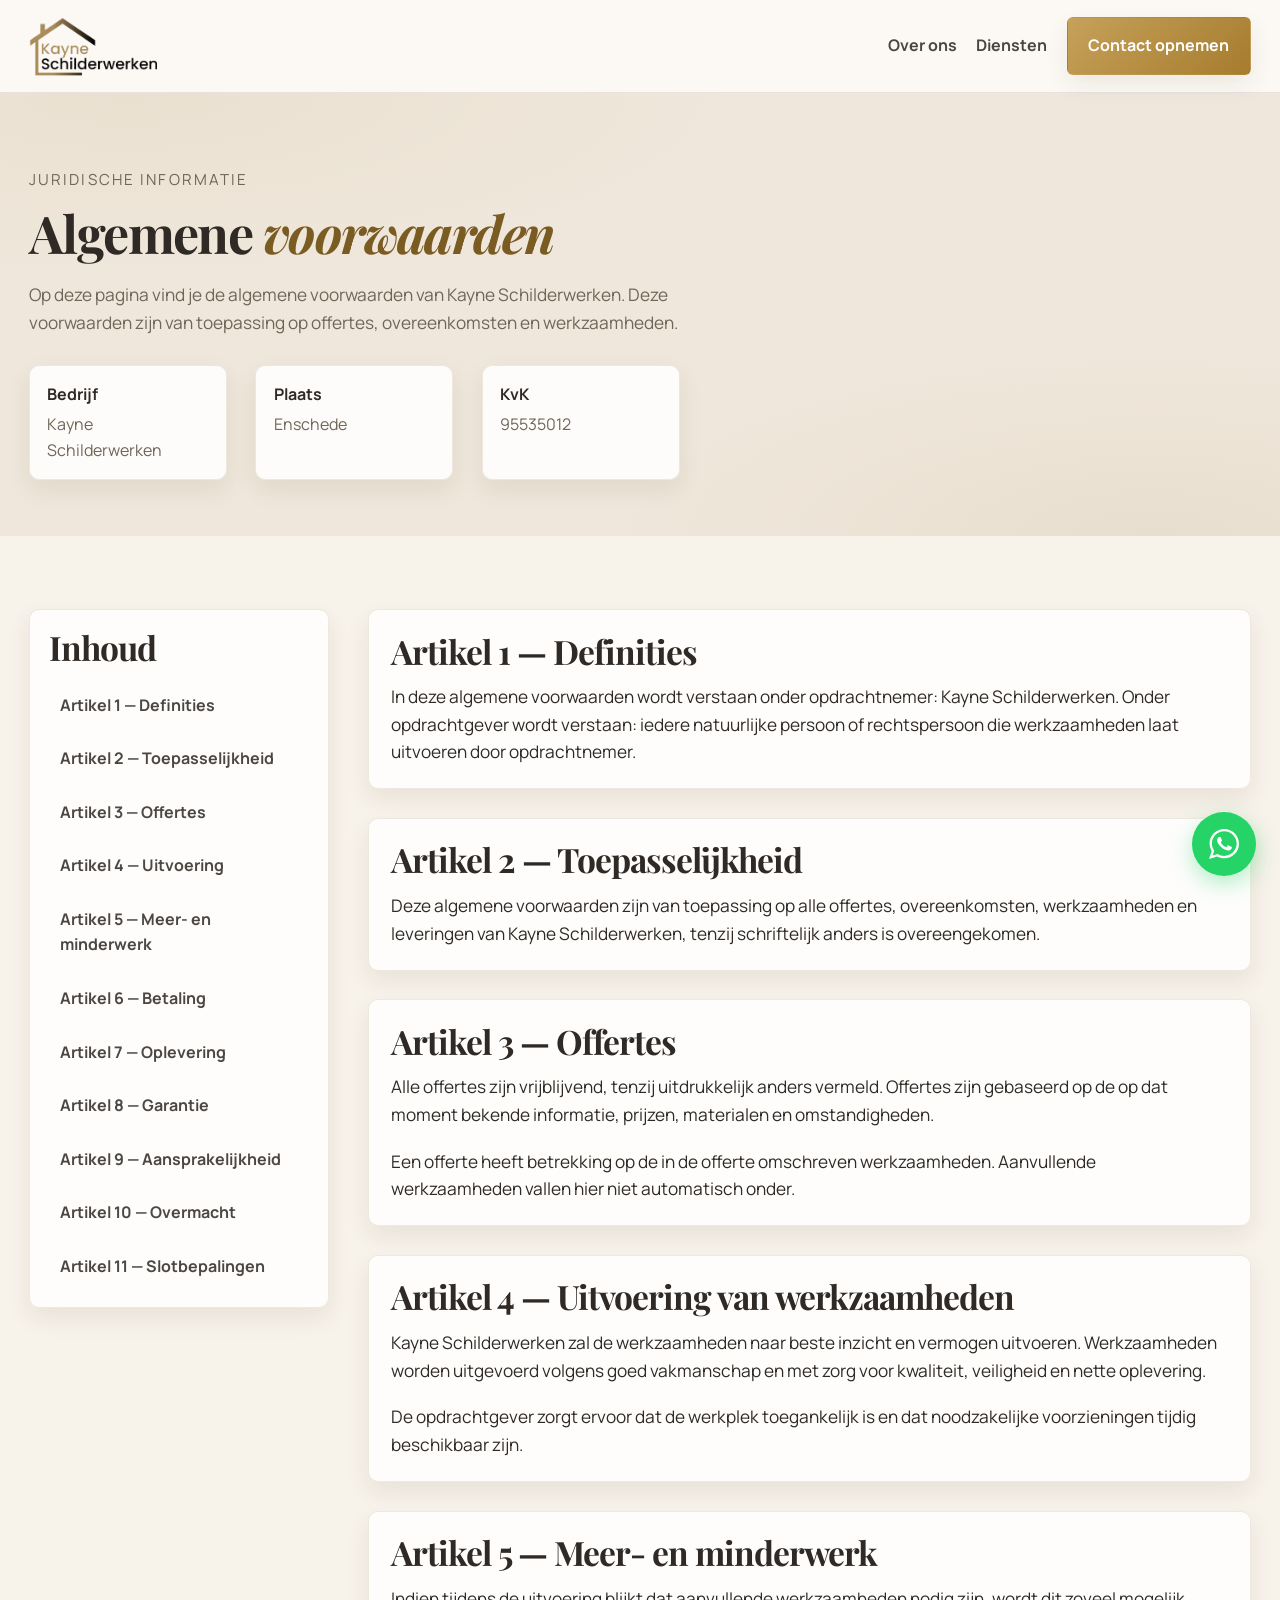
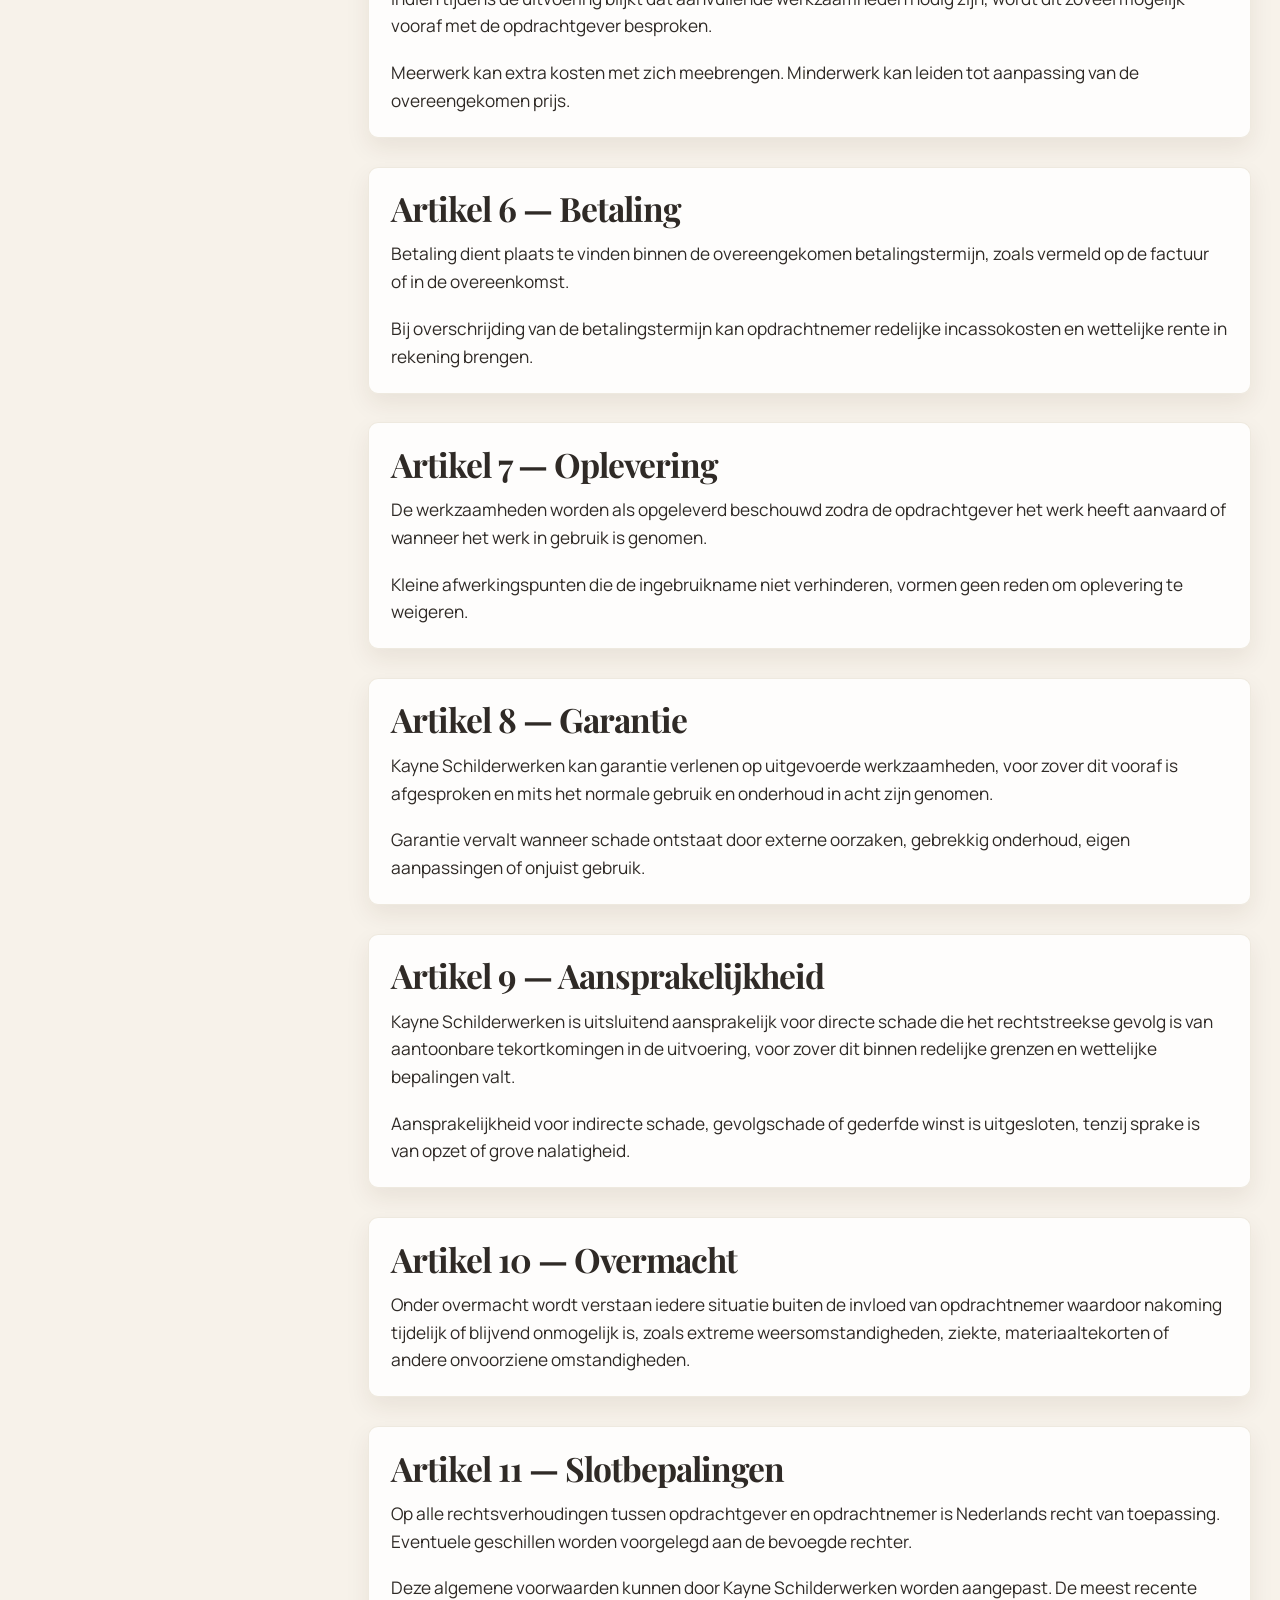
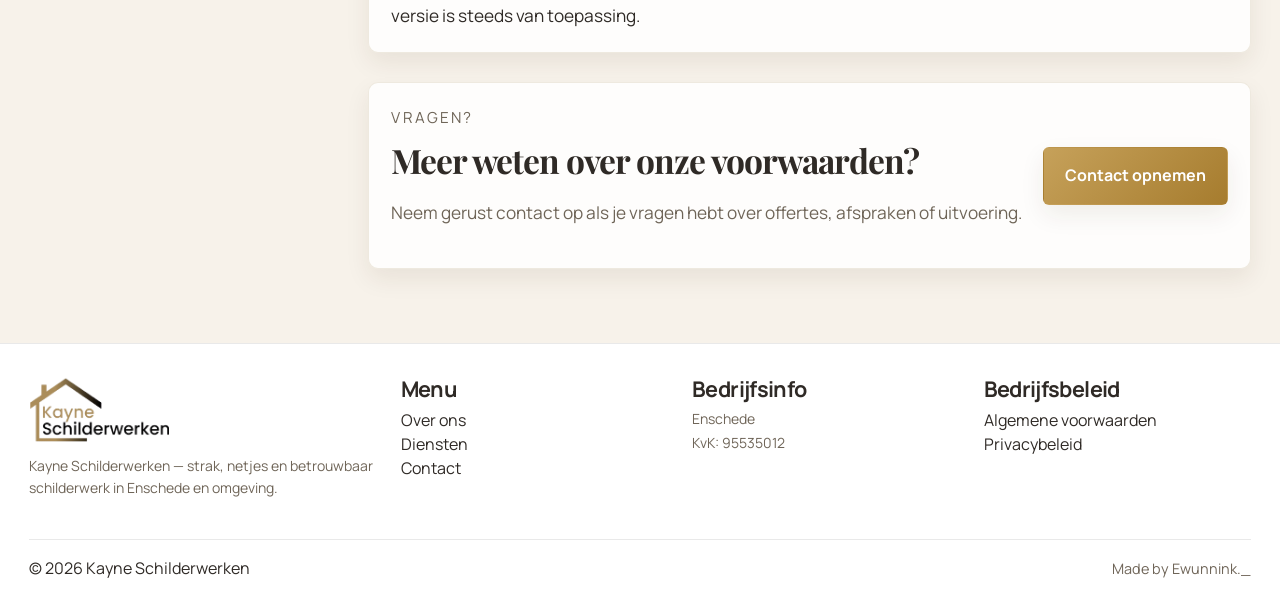
==== algemene-voorwaarden.html @ dc3d619f "Add files via upload" ====
<!doctype html>
<html lang="nl">
<head>
  <meta charset="utf-8" />
  <meta name="viewport" content="width=device-width, initial-scale=1" />
  <title>Algemene voorwaarden • Kayne Schilderwerken</title>
  <meta name="description" content="Lees de algemene voorwaarden van Kayne Schilderwerken." />
  <link rel="canonical" href="https://jouwdomein.nl/algemene-voorwaarden." />

  <link rel="preconnect" href="https://fonts.googleapis.com">
  <link rel="preconnect" href="https://fonts.gstatic.com" crossorigin>
  <link href="https://fonts.googleapis.com/css2?family=Manrope:wght@400;500;600;700;800&family=Playfair+Display:wght@600;700&display=swap" rel="stylesheet">

  <link rel="stylesheet" href="styles.css" />
  <link rel="stylesheet" href="algemene-voorwaarden.css" />
</head>
<body>
  <a class="skip-link" href="#main">Direct naar inhoud</a>

  <header class="site-header" data-elevate>
    <div class="container header-inner">
      <a class="brand" href="index.html" aria-label="Kayne Schilderwerken home">
        <img class="brand-logo" src="Logo Kayne Schilderwerken.png" alt="Kayne Schilderwerken logo">
      </a>

      <nav class="nav" aria-label="Hoofdnavigatie">
        <button class="nav-toggle" type="button" aria-expanded="false" aria-controls="navMenu">
          <span class="nav-toggle-lines" aria-hidden="true"></span>
          <span class="sr-only">Menu</span>
        </button>

        <div id="navMenu" class="nav-menu">
          <a href="/over-ons">Over ons</a>
          <a href="/diensten">Diensten</a>
          <a href="/contact-opnemen" class="btn btn-primary">Contact opnemen</a>
        </div>
      </nav>
    </div>
  </header>

  <main id="main">
    <section class="voorwaarden-hero section-soft">
      <div class="container voorwaarden-hero-grid">
        <div class="voorwaarden-copy reveal">
          <p class="section-kicker">Juridische informatie</p>
          <h1>Algemene <span class="accent"><em>voorwaarden</em></span></h1>
          <p class="section-lead">
            Op deze pagina vind je de algemene voorwaarden van Kayne Schilderwerken.
            Deze voorwaarden zijn van toepassing op offertes, overeenkomsten en werkzaamheden.
          </p>

          <div class="voorwaarden-meta">
            <div class="voorwaarden-meta-card">
              <strong>Bedrijf</strong>
              <span>Kayne Schilderwerken</span>
            </div>
            <div class="voorwaarden-meta-card">
              <strong>Plaats</strong>
              <span>Enschede</span>
            </div>
            <div class="voorwaarden-meta-card">
              <strong>KvK</strong>
              <span>95535012</span>
            </div>
          </div>
        </div>
      </div>
    </section>

    <section class="section">
      <div class="container voorwaarden-layout">
        <aside class="voorwaarden-nav reveal">
          <div class="voorwaarden-nav-card">
            <h2>Inhoud</h2>
            <a href="#artikel-1">Artikel 1 — Definities</a>
            <a href="#artikel-2">Artikel 2 — Toepasselijkheid</a>
            <a href="#artikel-3">Artikel 3 — Offertes</a>
            <a href="#artikel-4">Artikel 4 — Uitvoering</a>
            <a href="#artikel-5">Artikel 5 — Meer- en minderwerk</a>
            <a href="#artikel-6">Artikel 6 — Betaling</a>
            <a href="#artikel-7">Artikel 7 — Oplevering</a>
            <a href="#artikel-8">Artikel 8 — Garantie</a>
            <a href="#artikel-9">Artikel 9 — Aansprakelijkheid</a>
            <a href="#artikel-10">Artikel 10 — Overmacht</a>
            <a href="#artikel-11">Artikel 11 — Slotbepalingen</a>
          </div>
        </aside>

        <div class="voorwaarden-content">
          <article id="artikel-1" class="voorwaarden-card reveal">
            <h2>Artikel 1 — Definities</h2>
            <p>
              In deze algemene voorwaarden wordt verstaan onder opdrachtnemer:
              Kayne Schilderwerken. Onder opdrachtgever wordt verstaan: iedere natuurlijke
              persoon of rechtspersoon die werkzaamheden laat uitvoeren door opdrachtnemer.
            </p>
          </article>

          <article id="artikel-2" class="voorwaarden-card reveal">
            <h2>Artikel 2 — Toepasselijkheid</h2>
            <p>
              Deze algemene voorwaarden zijn van toepassing op alle offertes,
              overeenkomsten, werkzaamheden en leveringen van Kayne Schilderwerken,
              tenzij schriftelijk anders is overeengekomen.
            </p>
          </article>

          <article id="artikel-3" class="voorwaarden-card reveal">
            <h2>Artikel 3 — Offertes</h2>
            <p>
              Alle offertes zijn vrijblijvend, tenzij uitdrukkelijk anders vermeld.
              Offertes zijn gebaseerd op de op dat moment bekende informatie,
              prijzen, materialen en omstandigheden.
            </p>
            <p>
              Een offerte heeft betrekking op de in de offerte omschreven werkzaamheden.
              Aanvullende werkzaamheden vallen hier niet automatisch onder.
            </p>
          </article>

          <article id="artikel-4" class="voorwaarden-card reveal">
            <h2>Artikel 4 — Uitvoering van werkzaamheden</h2>
            <p>
              Kayne Schilderwerken zal de werkzaamheden naar beste inzicht en vermogen
              uitvoeren. Werkzaamheden worden uitgevoerd volgens goed vakmanschap en met
              zorg voor kwaliteit, veiligheid en nette oplevering.
            </p>
            <p>
              De opdrachtgever zorgt ervoor dat de werkplek toegankelijk is en dat
              noodzakelijke voorzieningen tijdig beschikbaar zijn.
            </p>
          </article>

          <article id="artikel-5" class="voorwaarden-card reveal">
            <h2>Artikel 5 — Meer- en minderwerk</h2>
            <p>
              Indien tijdens de uitvoering blijkt dat aanvullende werkzaamheden nodig zijn,
              wordt dit zoveel mogelijk vooraf met de opdrachtgever besproken.
            </p>
            <p>
              Meerwerk kan extra kosten met zich meebrengen. Minderwerk kan leiden tot
              aanpassing van de overeengekomen prijs.
            </p>
          </article>

          <article id="artikel-6" class="voorwaarden-card reveal">
            <h2>Artikel 6 — Betaling</h2>
            <p>
              Betaling dient plaats te vinden binnen de overeengekomen betalingstermijn,
              zoals vermeld op de factuur of in de overeenkomst.
            </p>
            <p>
              Bij overschrijding van de betalingstermijn kan opdrachtnemer redelijke
              incassokosten en wettelijke rente in rekening brengen.
            </p>
          </article>

          <article id="artikel-7" class="voorwaarden-card reveal">
            <h2>Artikel 7 — Oplevering</h2>
            <p>
              De werkzaamheden worden als opgeleverd beschouwd zodra de opdrachtgever
              het werk heeft aanvaard of wanneer het werk in gebruik is genomen.
            </p>
            <p>
              Kleine afwerkingspunten die de ingebruikname niet verhinderen, vormen
              geen reden om oplevering te weigeren.
            </p>
          </article>

          <article id="artikel-8" class="voorwaarden-card reveal">
            <h2>Artikel 8 — Garantie</h2>
            <p>
              Kayne Schilderwerken kan garantie verlenen op uitgevoerde werkzaamheden,
              voor zover dit vooraf is afgesproken en mits het normale gebruik en
              onderhoud in acht zijn genomen.
            </p>
            <p>
              Garantie vervalt wanneer schade ontstaat door externe oorzaken,
              gebrekkig onderhoud, eigen aanpassingen of onjuist gebruik.
            </p>
          </article>

          <article id="artikel-9" class="voorwaarden-card reveal">
            <h2>Artikel 9 — Aansprakelijkheid</h2>
            <p>
              Kayne Schilderwerken is uitsluitend aansprakelijk voor directe schade
              die het rechtstreekse gevolg is van aantoonbare tekortkomingen in de uitvoering,
              voor zover dit binnen redelijke grenzen en wettelijke bepalingen valt.
            </p>
            <p>
              Aansprakelijkheid voor indirecte schade, gevolgschade of gederfde winst
              is uitgesloten, tenzij sprake is van opzet of grove nalatigheid.
            </p>
          </article>

          <article id="artikel-10" class="voorwaarden-card reveal">
            <h2>Artikel 10 — Overmacht</h2>
            <p>
              Onder overmacht wordt verstaan iedere situatie buiten de invloed van
              opdrachtnemer waardoor nakoming tijdelijk of blijvend onmogelijk is,
              zoals extreme weersomstandigheden, ziekte, materiaaltekorten of andere
              onvoorziene omstandigheden.
            </p>
          </article>

          <article id="artikel-11" class="voorwaarden-card reveal">
            <h2>Artikel 11 — Slotbepalingen</h2>
            <p>
              Op alle rechtsverhoudingen tussen opdrachtgever en opdrachtnemer is
              Nederlands recht van toepassing. Eventuele geschillen worden voorgelegd
              aan de bevoegde rechter.
            </p>
            <p>
              Deze algemene voorwaarden kunnen door Kayne Schilderwerken worden aangepast.
              De meest recente versie is steeds van toepassing.
            </p>
          </article>

          <div class="voorwaarden-cta reveal">
            <div>
              <p class="section-kicker">Vragen?</p>
              <h2>Meer weten over onze voorwaarden?</h2>
              <p class="section-lead">
                Neem gerust contact op als je vragen hebt over offertes, afspraken of uitvoering.
              </p>
            </div>
            <a class="btn btn-primary" href="contact-opnemen.html">Contact opnemen</a>
          </div>
        </div>
      </div>
    </section>
  </main>

<footer class="footer">
  <div class="container footer-grid">
    <div>
      <img class="brand-logo footer-logo" src="Logo Kayne Schilderwerken.png" alt="Kayne Schilderwerken logo">
      <p class="muted">Kayne Schilderwerken — strak, netjes en betrouwbaar schilderwerk in Enschede en omgeving.</p>
    </div>

    <div class="footer-col">
      <h3>Menu</h3>
      <a href="/over-ons.html">Over ons</a>
      <a href="/diensten.html">Diensten</a>
      <a href="/contact-opnemen.html">Contact</a>
    </div>

    <div class="footer-col">
      <h3>Bedrijfsinfo</h3>
      <p class="muted">Enschede</p>
      <p class="muted">KvK: 95535012</p>
    </div>

    <div class="footer-col">
      <h3>Bedrijfsbeleid</h3>
      <a href="/algemene-voorwaarden">Algemene voorwaarden</a>
      <a href="/privacybeleid">Privacybeleid</a>
    </div>
  </div>

  <div class="container footer-bottom">
  <span>© <span id="year"></span> Kayne Schilderwerken</span>

  <a 
    href="https://www.instagram.com/ewunnink._/" 
    target="_blank" 
    rel="noopener noreferrer"
    class="made-by"
  >
    Made by Ewunnink._
  </a>
</div>
</footer>

  <div class="whatsapp-wrapper">
    <button
      id="kayne-whatsapp-button"
      class="whatsapp-button"
      aria-label="Open WhatsApp chat"
      type="button"
    >
      <svg xmlns="http://www.w3.org/2000/svg" width="33" height="33" viewBox="0 0 24 24" fill="white" aria-hidden="true">
        <path d="M24 11.7c0 6.45-5.27 11.68-11.78 11.68-2.07 0-4-.53-5.7-1.45L0 24l2.13-6.27a11.57 11.57 0 0 1-1.7-6.04C.44 5.23 5.72 0 12.23 0 18.72 0 24 5.23 24 11.7M12.22 1.85c-5.46 0-9.9 4.41-9.9 9.83 0 2.15.7 4.14 1.88 5.76L2.96 21.1l3.8-1.2a9.9 9.9 0 0 0 5.46 1.62c5.46 0 9.9-4.4 9.9-9.83a9.88 9.88 0 0 0-9.9-9.83m5.95 12.52c-.08-.12-.27-.19-.56-.33-.28-.14-1.7-.84-1.97-.93-.26-.1-.46-.15-.65.14-.2.29-.75.93-.91 1.12-.17.2-.34.22-.63.08-.29-.15-1.22-.45-2.32-1.43a8.64 8.64 0 0 1-1.6-1.98c-.18-.29-.03-.44.12-.58.13-.13.29-.34.43-.5.15-.17.2-.3.29-.48.1-.2.05-.36-.02-.5-.08-.15-.65-1.56-.9-2.13-.24-.58-.48-.48-.64-.48-.17 0-.37-.03-.56-.03-.2 0-.5.08-.77.36-.26.29-1 .98-1 2.4 0 1.4 1.03 2.76 1.17 2.96.14.19 2 3.17 4.93 4.32 2.94 1.15 2.94.77 3.47.72.53-.05 1.7-.7 1.95-1.36.24-.67.24-1.25.17-1.37"></path>
      </svg>
    </button>

    <div
      id="kayne-whatsapp-chat"
      class="whatsapp-chat"
      role="dialog"
      aria-modal="true"
      aria-labelledby="kayne-whatsapp-title"
    >
      <div class="whatsapp-chat-header">
        <div class="whatsapp-chat-header-text">
          <h3 id="kayne-whatsapp-title">Kayne Schilderwerken</h3>
          <p>De snelste manier om contact <br>met ons op te nemen</p>
        </div>

        <button
          id="kayne-chat-close"
          class="whatsapp-chat-close"
          type="button"
          aria-label="Sluiten"
        >
          ✕
        </button>
      </div>

      <div class="whatsapp-chat-body">
        <p>Hey 👋 Waar kunnen we je mee helpen?</p>
      </div>

      <div class="whatsapp-chat-footer">
        <input
          id="kayne-chat-input"
          type="text"
          placeholder="Typ een bericht..."
          aria-label="Typ een WhatsApp bericht"
        >

        <button
          id="kayne-chat-send"
          class="whatsapp-send-button"
          type="button"
          aria-label="Versturen"
        >
          ➤
        </button>
      </div>
    </div>
  </div>

  <script src="algemene-voorwaarden.js"></script>
</body>
</html>
---- styles.css ----
:root{
  --bg: #f7f2ea;
  --surface: #ffffff;
  --surface-soft: #efe7db;
  --text: #2f2a26;
  --muted: #6f6558;
  --line: rgba(47, 42, 38, 0.10);

  --brand: #a67c2e;
  --brand-dark: #7a5b22;
  --brand-light: #c6a15a;
  --brand-soft: rgba(166, 124, 46, 0.12);

  --accent: #3a322b;
  --radius: 8px;
  --shadow: 0 16px 40px rgba(58, 40, 18, 0.10);
  --shadow-soft: 0 10px 24px rgba(58, 40, 18, 0.08);
  --container: 1240px;

  --font-sans: "Manrope", system-ui, sans-serif;
  --font-serif: "Playfair Display", Georgia, serif;

  --step--1: clamp(.88rem, .84rem + .18vw, .95rem);
  --step-0: clamp(1rem, .96rem + .25vw, 1.08rem);
  --step-1: clamp(1.18rem, 1.06rem + .5vw, 1.35rem);
  --step-2: clamp(1.55rem, 1.3rem + 1vw, 2.15rem);
  --step-3: clamp(2rem, 1.65rem + 2vw, 3.45rem);

  --space-1: clamp(.6rem, .5rem + .3vw, .8rem);
  --space-2: clamp(.9rem, .75rem + .6vw, 1.2rem);
  --space-3: clamp(1.2rem, 1rem + 1vw, 1.8rem);
  --space-4: clamp(1.6rem, 1.25rem + 1.5vw, 2.5rem);
  --space-5: clamp(2.2rem, 1.7rem + 2.2vw, 3.5rem);
  --space-6: clamp(3rem, 2.2rem + 3vw, 5rem);
}

*{ box-sizing:border-box; }
html{ scroll-behavior:smooth; }
body{
  margin:0;
  font-family:var(--font-sans);
  background:var(--bg);
  color:var(--text);
  line-height:1.6;
}
img{ max-width:100%; display:block; }
a{ color:inherit; text-decoration:none; }
p{ margin:0 0 var(--space-2); font-size:var(--step-0); }
h1,h2,h3{
  margin:0 0 var(--space-2);
  line-height:1.12;
  letter-spacing:-0.03em;
}
h1,h2{ font-family:var(--font-serif); }
h1{ font-size:var(--step-3); }
h2{ font-size:var(--step-2); }
h3{ font-size:var(--step-1); }

.container{
  width:min(var(--container), 100% - 2 * var(--space-3));
  margin-inline:auto;
}

.skip-link{
  position:absolute;
  left:-9999px;
  top:.8rem;
  background:var(--text);
  color:#fff;
  padding:.75rem 1rem;
  border-radius:4px;
  z-index:999;
}
.skip-link:focus{ left:.8rem; }

.site-header{
  position:sticky;
  top:0;
  z-index:50;
  backdrop-filter:blur(12px);
  background:rgba(252, 250, 246, 0.9);
  border-bottom:1px solid var(--line);
}
.site-header.is-elevated{
  box-shadow:0 8px 24px rgba(0,0,0,.06);
}
.header-inner{
  display:flex;
  align-items:center;
  justify-content:space-between;
  gap:1rem;
  padding:1rem 0;
}

.brand-logo{
  width:clamp(100px, 10vw, 150px);
  height:auto;
  object-fit:contain;
}

.nav{ position:relative; }
.nav-menu{
  display:flex;
  align-items:center;
  gap:1.2rem;
}
.nav-menu a{
  font-weight:700;
  color:rgba(47,41,36,.86);
}
.nav-menu a:hover{ color:var(--brand-dark); }

.nav-toggle{
  display:none;
  width:46px;
  height:46px;
  border-radius:6px;
  border:1px solid var(--line);
  background:#fff;
  align-items:center;
  justify-content:center;
  cursor:pointer;
}
.nav-toggle-lines,
.nav-toggle-lines::before,
.nav-toggle-lines::after{
  content:"";
  display:block;
  width:18px;
  height:2px;
  background:var(--text);
  border-radius:2px;
  position:relative;
}
.nav-toggle-lines::before{ position:absolute; top:-6px; left:0; }
.nav-toggle-lines::after{ position:absolute; top:6px; left:0; }

.sr-only{
  position:absolute !important;
  width:1px;
  height:1px;
  padding:0;
  margin:-1px;
  overflow:hidden;
  clip:rect(0,0,0,0);
  white-space:nowrap;
  border:0;
}

.btn{
  display:inline-flex;
  align-items:center;
  justify-content:center;
  border-radius:6px;
  padding:.95rem 1.3rem;
  font-weight:700;
  font-family:var(--font-sans);
  border:1px solid transparent;
  transition:transform .2s ease, filter .2s ease, background .2s ease;
}
.btn:hover{ transform:translateY(-1px); }

.btn-primary{
  background:linear-gradient(135deg, var(--brand-light), var(--brand));
  color:#fff;
  box-shadow:var(--shadow-soft);
}
.btn-primary:hover{
  filter:brightness(.97);
}

.site-header .btn-primary{ color:#fff !important; }

.btn-ghost{
  background:rgba(255,255,255,.7);
  color:var(--text);
  border-color:rgba(47,41,36,.14);
}
.btn-light{
  background:#fff;
  color:var(--brand-dark);
}
.btn-block{ width:100%; }

.hero{
  position:relative;
  overflow:hidden;
  padding:var(--space-6) 0 var(--space-5);
}
.hero-bg{
  position:absolute;
  inset:0;
  background:
    radial-gradient(900px 450px at 85% 5%, rgba(199,175,133,.18), transparent 60%),
    radial-gradient(800px 420px at 0% 30%, rgba(155,122,69,.10), transparent 55%),
    linear-gradient(180deg, rgba(255,255,255,.4), rgba(255,255,255,0));
  pointer-events:none;
}
.hero-grid{
  position:relative;
  z-index:1;
  display:grid;
  grid-template-columns:1.15fr .85fr;
  gap:var(--space-4);
  align-items:center;
}
.kicker,
.section-kicker{
  display:inline-flex;
  align-items:center;
  gap:.6rem;
  font-size:var(--step--1);
  text-transform:uppercase;
  letter-spacing:.14em;
  color:var(--muted);
  margin-bottom:var(--space-1);
}
.kicker::before,
.section-kicker::before{
  content:"";
  width:10px;
  height:10px;
  border-radius:2px;
  background:var(--brand);
  box-shadow:0 0 0 6px rgba(155,122,69,.16);
  margin-right: 8px;
}

.section-kicker::before{
  display: none;
}

.kicker::before{
  display:none;
}

.section-kicker-light{ color:rgba(255,255,255,.8); }
.section-kicker-light::before{
  background:#fff;
  box-shadow:0 0 0 6px rgba(255,255,255,.12);
}

.lead,
.section-lead{
  color:var(--muted);
  max-width:62ch;
}
.section-lead-light{ color:rgba(255,255,255,.82); }

.accent{
  color:var(--brand-dark);
  position:relative;
}

.accent::after{
  display:none;
}

.hero-actions{
  display:flex;
  gap:.9rem;
  flex-wrap:wrap;
  margin-top:var(--space-3);
}
.hero-badges{
  display:flex;
  flex-wrap:wrap;
  gap:.7rem;
  margin-top:var(--space-3);
}
.hero-badges span{
  padding:.6rem .9rem;
  background:#fff;
  border:1px solid var(--line);
  border-radius:6px;
  font-weight:700;
  font-size:var(--step--1);
}

.hero-card{
  background: #ffffff;
  border:1px solid rgba(155,122,69,.16);
  box-shadow:var(--shadow);
  border-radius:10px;
  padding: 0.5rem;
}

.hero-logo{
  width:100%;
  height:280px;
  object-fit:cover;
  object-position:center;
  border-radius:6px;
}

.hero-card-title{
  font-size:1.1rem;
  font-weight:800;
  margin-bottom:.2rem;
}
.hero-card-text{
  color:var(--muted);
}
.hero-list{
  margin:1rem 0 0;
  padding:0;
  list-style:none;
  display:grid;
  gap:.6rem;
}
.hero-list li{
  display:flex;
  align-items:flex-start;
  gap:.65rem;
}
.hero-list li::before{
  content:"";
  width:10px;
  height:10px;
  margin-top:.45rem;
  border-radius:2px;
  background:var(--brand);
  flex:0 0 auto;
}

.usp-row{
  margin-top:var(--space-5);
  display:grid;
  grid-template-columns:repeat(3, 1fr);
  gap:var(--space-3);
}
.usp-card,
.service-card,
.feature-card,
.info-box,
.about-logo-card{
  background:var(--surface);
  border:1px solid var(--line);
  box-shadow:var(--shadow-soft);
  border-radius:8px;
}
.usp-card{
  padding:1.2rem;
}
.usp-card p{ color:var(--muted); margin:0; }
.usp-icon{
  width:50px;
  height:50px;
  display:grid;
  place-items:center;
  border-radius:6px;
  background:var(--brand-soft);
  color:var(--brand-dark);
  font-weight:800;
  margin-bottom:1rem;
}

.usp-icon svg{
  width:22px;
  height:22px;
}

.section{ padding:var(--space-6) 0; }
.section-soft{
  background:
    radial-gradient(1000px 300px at 10% 0%, rgba(199,175,133,.12), transparent 60%),
    radial-gradient(900px 300px at 90% 100%, rgba(155,122,69,.08), transparent 60%),
    var(--surface-soft);
}

.section-dark{
  background:linear-gradient(135deg, #372d22, #6f5431);
  color:#fff;
}

.about-grid{
  display:grid;
  grid-template-columns:.85fr 1.15fr;
  gap:var(--space-5);
  align-items:center;
}
.about-logo-card{
   padding: 0.5rem;
}
.about-logo-card img{
  width: 100%;
  height:320px;
  object-fit:cover;
  border-radius:8px;
}
.info-boxes{
  display:grid;
  grid-template-columns:repeat(3, 1fr);
  gap:1rem;
  margin:var(--space-3) 0;
}
.info-box{
  padding:1rem;
  display:flex;
  flex-direction:column;
  gap:.35rem;
}
.info-box strong{ font-size:.95rem; }
.info-box span{ color:var(--muted); }

.checklist{
  list-style:none;
  padding:0;
  margin:0;
  display:grid;
  gap:.7rem;
}
.checklist li{
  display:flex;
  gap:.75rem;
  color:rgba(47,41,36,.88);
}
.checklist li::before{
  content:"";
  width:10px;
  height:10px;
  border-radius: 50px;
  background:var(--brand);
  margin-top:.45rem;
  box-shadow:0 0 0 6px rgba(155,122,69,.12);
  flex:0 0 auto;
}

.section-head{
  margin-bottom:var(--space-4);
}

.cards-3{
  display:grid;
  grid-template-columns:repeat(3, 1fr);
  gap:var(--space-3);
}
.service-card{
  overflow:hidden;
}
.service-top{
  height:8px;
  background:linear-gradient(90deg, var(--brand-light), var(--brand));
}
.service-body{
  padding:1.2rem;
}
.service-body p{ color:var(--muted); }

.feature-grid{
  display:grid;
  grid-template-columns:repeat(4, 1fr);
  gap:var(--space-3);
}
.feature-card{
  padding:1.2rem;
}
.feature-card p{
  color:var(--muted);
  margin:0;
}

.cta-box{
  display:flex;
  align-items:center;
  justify-content:space-between;
  gap:1.2rem;
  padding:var(--space-4);
  border:1px solid rgba(255,255,255,.14);
  border-radius:10px;
  background:rgba(255,255,255,.04);
}

.contact-grid{
  display:grid;
  grid-template-columns:.9fr 1.1fr;
  gap:var(--space-4);
  align-items:start;
  padding-top: 50px;
  padding-bottom: 50px;
}
.contact-points{
  display:grid;
  gap:.8rem;
  margin-top:var(--space-3);
}
.contact-point{
  background:#fff;
  border:1px solid var(--line);
  border-radius:6px;
  padding:.9rem 1rem;
}

.form{
  font-family: var(--font-sans);
  background:#fff;
  border:1px solid var(--line);
  box-shadow:var(--shadow);
  border-radius:10px;
  padding:1.2rem;
  display:grid;
  grid-template-columns:1fr 1fr;
  gap:.9rem;
}
.field{
  display:flex;
  flex-direction:column;
  gap:.35rem;
}
.field--full{ grid-column:1 / -1; }

label{
  font-weight:800;
  font-size:var(--step--1);
}
input,
select,
textarea{
  font:inherit;
  padding:.9rem 1rem;
  border-radius:6px;
  border:1px solid rgba(47,41,36,.14);
  background:#fff;
  outline:none;
}
input:focus,
select:focus,
textarea:focus{
  border-color:var(--brand);
  box-shadow:0 0 0 4px rgba(155,122,69,.12);
}
textarea{
  resize:vertical;
  min-height:150px;
}

.footer{
  background:#fff;
  border-top:1px solid var(--line);
  padding:2rem 0 1rem;
}

.footer-grid{
  display:grid;
  grid-template-columns: repeat(4, 1fr);
  gap:1.5rem;
}

.footer-col h3{
  margin:0 0 .5rem;
  line-height:1.2;
}

.footer-col p{
  margin:.15rem 0;
  line-height:1.35;
}

.footer-col a{
  display:block;
  margin:.15rem 0;
  line-height:1.35;
}

.footer-logo{
  width:140px;
  margin-bottom:.8rem;
}

.footer .muted{
  margin:.35rem 0 0;
}

.footer-bottom{
  display:flex;
  justify-content:space-between;
  align-items:center;
  flex-wrap:wrap;
  gap:10px;
}

.made-by{
  font-size:0.9rem;
  color:var(--muted);
  text-decoration:none;
  transition:color 0.2s ease;
}

.made-by:hover{
  color:var(--brand);
}

.muted{
  color:var(--muted);
  font-size: 14px;
}

.footer-bottom{
  margin-top:var(--space-4);
  padding-top:1rem;
  border-top:1px solid var(--line);
}

.reveal{
  opacity:0;
  transform:translateY(12px);
  transition:opacity .6s ease, transform .6s ease;
}
.reveal.is-visible{
  opacity:1;
  transform:translateY(0);
}

@media (max-width: 980px){
  .hero-grid,
  .about-grid,
  .contact-grid,
  .cards-3,
  .usp-row,
  .feature-grid,
  .footer-grid,
  .info-boxes{
    grid-template-columns:1fr;
  }

  .form{
    grid-template-columns:1fr;
  }

  .cta-box{
    flex-direction:column;
    align-items:flex-start;
  }
}

@media (max-width: 760px){
  .nav-toggle{ 
    display:inline-flex; 
  }

  .nav{
    position: static;
  }

  .nav-menu{
    display:none;
    position:absolute;
    top:100%;
    left:0;
    right:0;
    width:100%;
    flex-direction:column;
    align-items:stretch;
    gap:.4rem;
    padding:1rem;
    background:rgba(255,255,255,.98);
    border-top:1px solid var(--line);
    border-bottom:1px solid var(--line);
    border-left:none;
    border-right:none;
    border-radius:0;
    box-shadow:0 12px 24px rgba(0,0,0,.08);
    z-index:100;
  }

  .nav-menu.is-open{ 
    display:flex; 
  }

  .nav-menu a{
    width:100%;
    padding:.9rem 0;
    border-radius: 2;
  }

  .nav-menu a:hover{
    background:var(--brand-soft);
  }

  .brand-logo{
    width: 120px;
    height: 67.5px;
  }
}

@media (prefers-reduced-motion: reduce){
  html{ scroll-behavior:auto; }
  .reveal{ transition:none; transform:none; opacity:1; }
  .btn{ transition:none; }
}

.services-slider-section{
  overflow:hidden;
  padding-top:var(--space-5);
  padding-bottom:var(--space-6);
}

.services-slider{
  position:relative;
  overflow:hidden;
  width:100%;
  mask-image: linear-gradient(to right, transparent 0%, black 8%, black 92%, transparent 100%);
  -webkit-mask-image: linear-gradient(to right, transparent 0%, black 8%, black 92%, transparent 100%);
}

.services-track{
  display:flex;
  gap:1.2rem;
  width:max-content;
  will-change:transform;
}

.service-slide{
  position:relative;
  flex:0 0 320px;
  height:220px;
  border-radius:14px;
  overflow:hidden;
  background:#ddd;
  box-shadow:var(--shadow-soft);
  border:1px solid var(--line);
}

.service-slide img{
  width:100%;
  height:100%;
  object-fit:cover;
  display:block;
}

.service-slide-overlay{
  position:absolute;
  left:0;
  right:0;
  bottom:0;
  padding:1rem;
  color:#fff;
  background:linear-gradient(180deg, rgba(0,0,0,0) 0%, rgba(0,0,0,.72) 100%);
}

.service-slide-overlay h3{
  margin:0 0 .25rem;
  font-size:1.1rem;
  line-height:1.2;
}

.service-slide-overlay p{
  margin:0;
  font-size:.95rem;
  color:rgba(255,255,255,.88);
}

@media (max-width: 760px){
  .service-slide{
    flex:0 0 260px;
    height:180px;
  }

  .services-slider{
    mask-image:none;
    -webkit-mask-image:none;
  }
}

.whatsapp-wrapper {
  position: fixed;
  right: 24px;
  bottom: 24px;
  z-index: 9999;
}

.whatsapp-button {
  width: 64px;
  height: 64px;
  border: none;
  border-radius: 50%;
  background: #25D366;
  cursor: pointer;
  display: flex;
  align-items: center;
  justify-content: center;
  padding: 0;
  box-shadow: 0 8px 22px rgba(37, 211, 102, 0.35);
  transition: transform 0.2s ease, box-shadow 0.2s ease;
}

.whatsapp-button:hover {
  transform: scale(1.05);
  box-shadow: 0 12px 28px rgba(37, 211, 102, 0.45);
}

.whatsapp-button svg {
  width: 30px;
  height: 30px;
  display: block;
}

.whatsapp-chat {
  display: none;
  flex-direction: column;
  position: absolute;
  right: 0;
  bottom: 82px;
  width: 320px;
  background: #ffffff;
  border-radius: 16px;
  overflow: hidden;
  box-shadow: 0 18px 40px rgba(18, 140, 126, 0.18);
}

.whatsapp-chat.is-open {
  display: flex;
}

.whatsapp-chat-header {
  display: flex;
  align-items: center;
  padding: 14px;
  background: #25D366;
  color: #ffffff;
}

.whatsapp-chat-header-text h3 {
  margin: 0;
  font-size: 16px;
}

.whatsapp-chat-header-text p {
  margin: 4px 0 0;
  font-size: 13px;
}

.whatsapp-chat-close {
  margin-left: auto;
  border: none;
  background: transparent;
  color: #ffffff;
  font-size: 18px;
  cursor: pointer;
}

.whatsapp-chat-body {
  padding: 16px;
  background: #f6f6f6;
}

.whatsapp-chat-body p {
  margin: 0;
  background: #ffffff;
  padding: 12px;
  border-radius: 12px;
}

.whatsapp-chat-footer {
  display: flex;
  gap: 8px;
  padding: 12px;
}

#kayne-chat-input {
  flex: 1;
  padding: 10px;
  border: 1px solid #ddd;
  border-radius: 10px;
}

.whatsapp-send-button {
  border: none;
  background: #25D366;
  color: #fff;
  width: 45px;
  border-radius: 10px;
  cursor: pointer;
}

/* mobiel */

@media (max-width: 768px) {

  .whatsapp-wrapper {
    right: 16px;
    bottom: 16px;
  }

  .whatsapp-button {
    width: 58px;
    height: 58px;
  }

  .whatsapp-button svg {
    width: 26px;
    height: 26px;
  }

}

/* =========================
   VIDEO SECTION
========================= */

.video-showcase{
  position: relative;
}

.video-grid{
  display:grid;
  grid-template-columns: repeat(3, 1fr);
  gap: var(--space-3);
}

.video-card{
  background: var(--surface);
  border: 1px solid var(--line);
  box-shadow: var(--shadow-soft);
  border-radius: 10px;
  overflow: hidden;
  transition: transform .25s ease, box-shadow .25s ease, border-color .25s ease;
}

.video-card:hover{
  transform: translateY(-4px);
  box-shadow: var(--shadow);
  border-color: rgba(155,122,69,.22);
}

.video-frame{
  position: relative;
  background: linear-gradient(135deg, rgba(198,161,90,.12), rgba(166,124,46,.08));
  padding: 10px;
  border-bottom: 1px solid var(--line);
}

.video-frame::after{
  content:"";
  position:absolute;
  inset:10px;
  border-radius: 8px;
  pointer-events:none;
  box-shadow: inset 0 0 0 1px rgba(155,122,69,.10);
}

.project-video{
  width:100%;
  height:430px;
  object-fit: cover;
  display:block;
  border-radius: 8px;
  background: #d8d0c4;
  cursor: pointer;
}

.video-card-body{
  padding: 1.1rem 1.15rem 1.2rem;
}

.video-card-body h3{
  margin-bottom: .45rem;
}

.video-card-body p{
  margin:0;
  color: var(--muted);
}

.video-lightbox{
  position: fixed;
  inset: 0;
  display: none;
  align-items: center;
  justify-content: center;
  z-index: 99999;
  padding: 24px;
}

.video-lightbox.is-open{
  display:flex;
}

.video-lightbox-backdrop{
  position:absolute;
  inset:0;
  background: rgba(34, 28, 22, 0.72);
  backdrop-filter: blur(4px);
}

.video-lightbox-dialog{
  position:relative;
  z-index:2;
  width:min(980px, 100%);
  background: var(--surface);
  border: 1px solid rgba(155,122,69,.18);
  border-radius: 14px;
  box-shadow: var(--shadow);
  padding: 14px;
}

.video-lightbox-dialog video{
  width:100%;
  max-height: 78vh;
  display:block;
  border-radius: 10px;
  background: #000;
}

.video-lightbox-close{
  position:absolute;
  top: 10px;
  right: 10px;
  z-index:3;
  width: 42px;
  height: 42px;
  border: none;
  border-radius: 50%;
  background: rgba(47,42,38,.86);
  color: #fff;
  font-size: 18px;
  cursor: pointer;
  display:grid;
  place-items:center;
  transition: transform .2s ease, background .2s ease;
}

.video-lightbox-close:hover{
  transform: scale(1.05);
  background: var(--brand-dark);
}

@media (max-width: 1100px){
  .video-grid{
    grid-template-columns: repeat(2, 1fr);
  }
}

@media (max-width: 760px){
  .video-grid{
    grid-template-columns: 1fr;
  }

  .project-video{
    height: 430px;
  }

  .video-lightbox{
    padding: 14px;
  }

  .video-lightbox-dialog{
    padding: 10px;
    border-radius: 10px;
  }
}

/* =========================
   VIDEO SECTION
========================= */

.video-showcase{
  position: relative;
}

.video-carousel-controls{
  display:flex;
  justify-content:flex-end;
  gap:.75rem;
  margin-bottom:1rem;
}

.video-carousel-btn{
  width:44px;
  height:44px;
  border:none;
  border-radius:8px;
  background:linear-gradient(135deg, var(--brand-light), var(--brand));
  color:#fff;
  font-size:20px;
  font-weight:800;
  cursor:pointer;
  box-shadow:var(--shadow-soft);
  transition:transform .2s ease, filter .2s ease;
}

.video-carousel-btn:hover{
  transform:translateY(-1px);
  filter:brightness(.97);
}

.video-grid{
  display:grid;
  grid-template-columns: repeat(3, 1fr);
  gap: var(--space-3);
}

.video-card{
  background: var(--surface);
  border: 1px solid var(--line);
  box-shadow: var(--shadow-soft);
  border-radius: 10px;
  overflow: hidden;
  transition: transform .25s ease, box-shadow .25s ease, border-color .25s ease;
}

.video-card:hover{
  transform: translateY(-4px);
  box-shadow: var(--shadow);
  border-color: rgba(155,122,69,.22);
}

.video-frame{
  position: relative;
  background: linear-gradient(135deg, rgba(198,161,90,.12), rgba(166,124,46,.08));
  padding: 10px;
  border-bottom: 1px solid var(--line);
}

.project-video{
  width:100%;
  height:430px;
  object-fit: cover;
  display:block;
  border-radius: 8px;
  background: #d8d0c4;
  cursor: pointer;
}

.video-card-body{
  padding: 1.1rem 1.15rem 1.2rem;
}

.video-card-body h3{
  margin-bottom: .45rem;
}

.video-card-body p{
  margin:0;
  color: var(--muted);
}

@media (max-width: 1100px){
  .video-grid{
    grid-template-columns: repeat(2, 1fr);
  }
}

@media (max-width: 760px){
  .video-carousel-controls{
    justify-content:center;
  }

  .video-grid{
    display:flex;
    gap:1rem;
    overflow-x:auto;
    scroll-snap-type:x mandatory;
    scroll-behavior:smooth;
    -webkit-overflow-scrolling:touch;
    padding-bottom:.4rem;
  }

  .video-grid::-webkit-scrollbar{
    height:8px;
  }

  .video-grid::-webkit-scrollbar-thumb{
    background:rgba(166,124,46,.35);
    border-radius:999px;
  }

  .video-card{
    flex:0 0 86%;
    scroll-snap-align:start;
  }

  .project-video{
    height:430px;
  }
}

/* Kleur Swatches Styling */
.color-swatch-container {
  margin-top: 8px;
  padding: 12px;
  background: rgba(0,0,0,0.02);
  border-radius: 12px;
}

.swatches {
  display: flex;
  flex-wrap: wrap;
  gap: 12px;
  margin-bottom: 8px;
}

.swatch, .swatch-other {
  width: 42px;
  height: 42px;
  border-radius: 2px; /* De gevraagde 50px radius */
  border: 2px solid #fff;
  box-shadow: 0 2px 5px rgba(0,0,0,0.1);
  cursor: pointer;
  transition: all 0.2s ease;
  padding: 0;
  position: relative;
}

.swatch:hover, .swatch-other:hover {
  transform: scale(1.15);
  z-index: 2;
}

.swatch.is-selected, .swatch-other.is-selected {
  border-color: var(--green);
  box-shadow: 0 0 0 3px var(--soft-green-2);
  transform: scale(1.1);
}

.swatch-other {
  background: #fff;
  display: flex;
  align-items: center;
  justify-content: center;
  font-weight: 700;
  color: var(--muted);
  font-size: 1.2rem;
  border: 2px dashed rgba(0,0,0,0.15);
}

#color-display-name {
  margin-top: 5px;
  min-height: 1.2em;
}

/* ===== RAL SECTION / SWATCH PREVIEW ===== */

.ral-section {
  padding: 72px 20px;
}

.ral-container {
  max-width: 1140px;
  margin: 0 auto;
}

.ral-layout {
  display: grid;
  grid-template-columns: minmax(320px, 1fr) minmax(320px, 420px);
  gap: 64px;
  align-items: start;
}

.ral-content {
  padding-top: 12px;
}

.ral-title {
  margin: 0 0 16px;
  font-size: clamp(2rem, 4vw, 4rem);
  line-height: 1.05;
  font-weight: 800;
}

.ral-description {
  margin: 0 0 8px;
  font-size: 1.15rem;
  line-height: 1.5;
  opacity: 0.8;
}

.ral-filters {
  display: flex;
  gap: 10px;
  flex-wrap: wrap;
  margin: 0 0 42px;
}

.ral-filter {
  appearance: none;
  background: transparent;
  border: 0;
  padding: 0;
  font: inherit;
  cursor: pointer;
  opacity: 0.9;
}

.ral-filter.active {
  font-weight: 700;
}

.ral-swatch-block {
  margin-top: 8px;
}

.ral-swatch-label {
  margin: 0 0 16px;
  font-size: 1.5rem;
  font-weight: 700;
  line-height: 1.3;
}

.ral-swatches {
  display: flex;
  flex-wrap: wrap;
  gap: 14px;
}

.ral-swatch {
  width: 54px;
  height: 54px;
  padding: 0;
  border: 2px solid rgba(0, 0, 0, 0.06);
  border-radius: 0;
  background: var(--ral-swatch-color);
  cursor: pointer;
  transition: transform 0.2s ease, border-color 0.2s ease, box-shadow 0.2s ease, opacity 0.2s ease;
  box-shadow: inset 0 0 0 1px rgba(255, 255, 255, 0.4);
}

.ral-swatch:hover {
  transform: translateY(-2px);
}

.ral-swatch.active {
  border-color: #111;
  box-shadow:
    0 0 0 2px #111,
    inset 0 0 0 1px rgba(255, 255, 255, 0.3);
}

.ral-swatch.is-hidden {
  display: none;
}

.ral-preview {
  display: flex;
  justify-content: center;
}

.ral-preview-card {
  width: 100%;
  max-width: 390px;
  overflow: hidden;
  border-radius: 28px;
}

.ral-preview-card img {
  display: block;
  width: 100%;
  height: auto;
  object-fit: cover;
}

@media (max-width: 980px) {
  .ral-layout {
    grid-template-columns: 1fr;
    gap: 36px;
  }

  .ral-preview {
    justify-content: flex-start;
  }

  .ral-preview-card {
    max-width: 460px;
  }
}

@media (max-width: 640px) {
  .ral-section {
    padding: 56px 16px;
  }

  .ral-title {
    font-size: 2.3rem;
  }

  .ral-swatch {
    width: 48px;
    height: 48px;
  }

  .ral-swatch-label {
    font-size: 1.2rem;
  }
}
---- algemene-voorwaarden.css ----
.voorwaarden-hero{
  padding: var(--space-6) 0 var(--space-5);
}

.voorwaarden-hero-grid{
  display:grid;
  grid-template-columns: 1.1fr .9fr;
  gap: var(--space-4);
  align-items:start;
}

.voorwaarden-meta{
  display:grid;
  grid-template-columns: repeat(3, 1fr);
  gap: var(--space-3);
  margin-top: var(--space-3);
}

.voorwaarden-meta-card,
.voorwaarden-side-card,
.voorwaarden-nav-card,
.voorwaarden-card,
.voorwaarden-cta{
  background: rgba(255,255,255,.86);
  border: 1px solid rgba(155,122,69,.16);
  box-shadow: var(--shadow-soft);
  border-radius: 10px;
}

.voorwaarden-meta-card{
  padding: 1rem 1.1rem;
  display:flex;
  flex-direction:column;
  gap:.25rem;
}

.voorwaarden-meta-card strong{
  color: var(--text);
}

.voorwaarden-meta-card span{
  color: var(--muted);
}

.voorwaarden-side-card{
  padding: 1.25rem;
}

.voorwaarden-side-card h2{
  margin-bottom: 1rem;
}

.voorwaarden-list{
  margin:0;
  padding:0;
  list-style:none;
  display:grid;
  gap:.8rem;
}

.voorwaarden-list li{
  display:flex;
  align-items:flex-start;
  gap:.7rem;
  color: var(--muted);
}

.voorwaarden-list li::before{
  content:"";
  width:10px;
  height:10px;
  margin-top:.45rem;
  border-radius:2px;
  background: var(--brand);
  flex:0 0 auto;
}

.voorwaarden-layout{
  display:grid;
  grid-template-columns: 300px 1fr;
  gap: var(--space-4);
  align-items:start;
}

.voorwaarden-nav{
  position:sticky;
  top:110px;
}

.voorwaarden-nav-card{
  padding: 1.2rem;
  display:grid;
  gap:.65rem;
}

.voorwaarden-nav-card h2{
  margin-bottom:.4rem;
}

.voorwaarden-nav-card a{
  font-weight:700;
  color: rgba(47,41,36,.86);
  padding:.55rem .7rem;
  border-radius:6px;
  transition: background .2s ease, color .2s ease;
}

.voorwaarden-nav-card a:hover{
  background: var(--brand-soft);
  color: var(--brand-dark);
}

.voorwaarden-content{
  display:grid;
  gap: var(--space-3);
}

.voorwaarden-card{
  padding: 1.4rem;
}

.voorwaarden-card h2{
  margin-bottom: .8rem;
}

.voorwaarden-card p:last-child{
  margin-bottom:0;
}

.voorwaarden-cta{
  padding: 1.4rem;
  display:flex;
  align-items:center;
  justify-content:space-between;
  gap:1.2rem;
}

@media (max-width: 980px){
  .voorwaarden-hero-grid,
  .voorwaarden-layout,
  .voorwaarden-meta{
    grid-template-columns:1fr;
  }

  .voorwaarden-nav{
    position:static;
  }

  .voorwaarden-cta{
    flex-direction:column;
    align-items:flex-start;
  }
}

@media (max-width: 760px){
  .voorwaarden-card,
  .voorwaarden-side-card,
  .voorwaarden-nav-card,
  .voorwaarden-cta{
    padding:1.1rem;
  }
}

.footer-grid{
  display:grid;
  grid-template-columns: 1.3fr 1fr 1fr 1fr;
  gap:1.5rem;
}

.footer-bottom{
  display:flex;
  justify-content:space-between;
  align-items:center;
  flex-wrap:wrap;
  gap:10px;
}

.made-by{
  font-size:0.9rem;
  color:var(--muted);
  text-decoration:none;
  transition:color 0.2s ease;
}

.made-by:hover{
  color:var(--brand);
}

.muted{
  color:var(--muted);
  font-size: 14px;
}
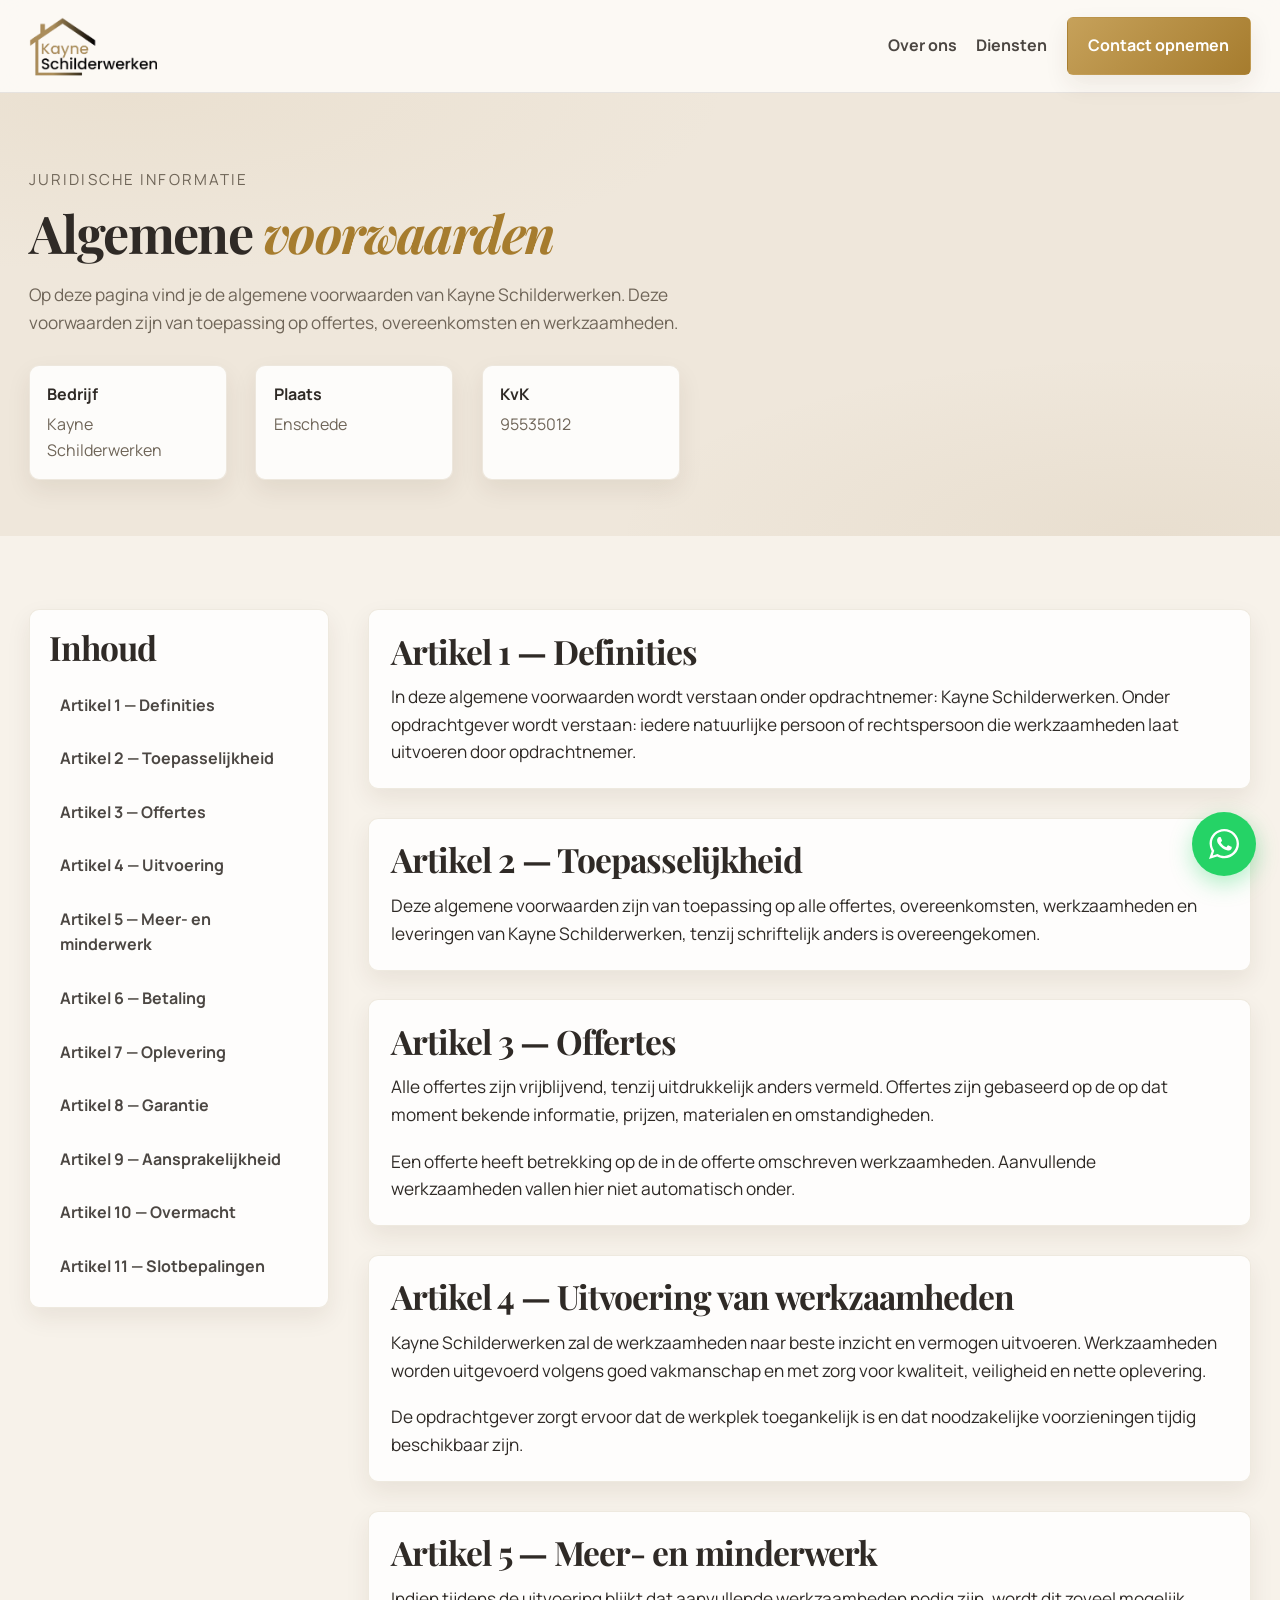
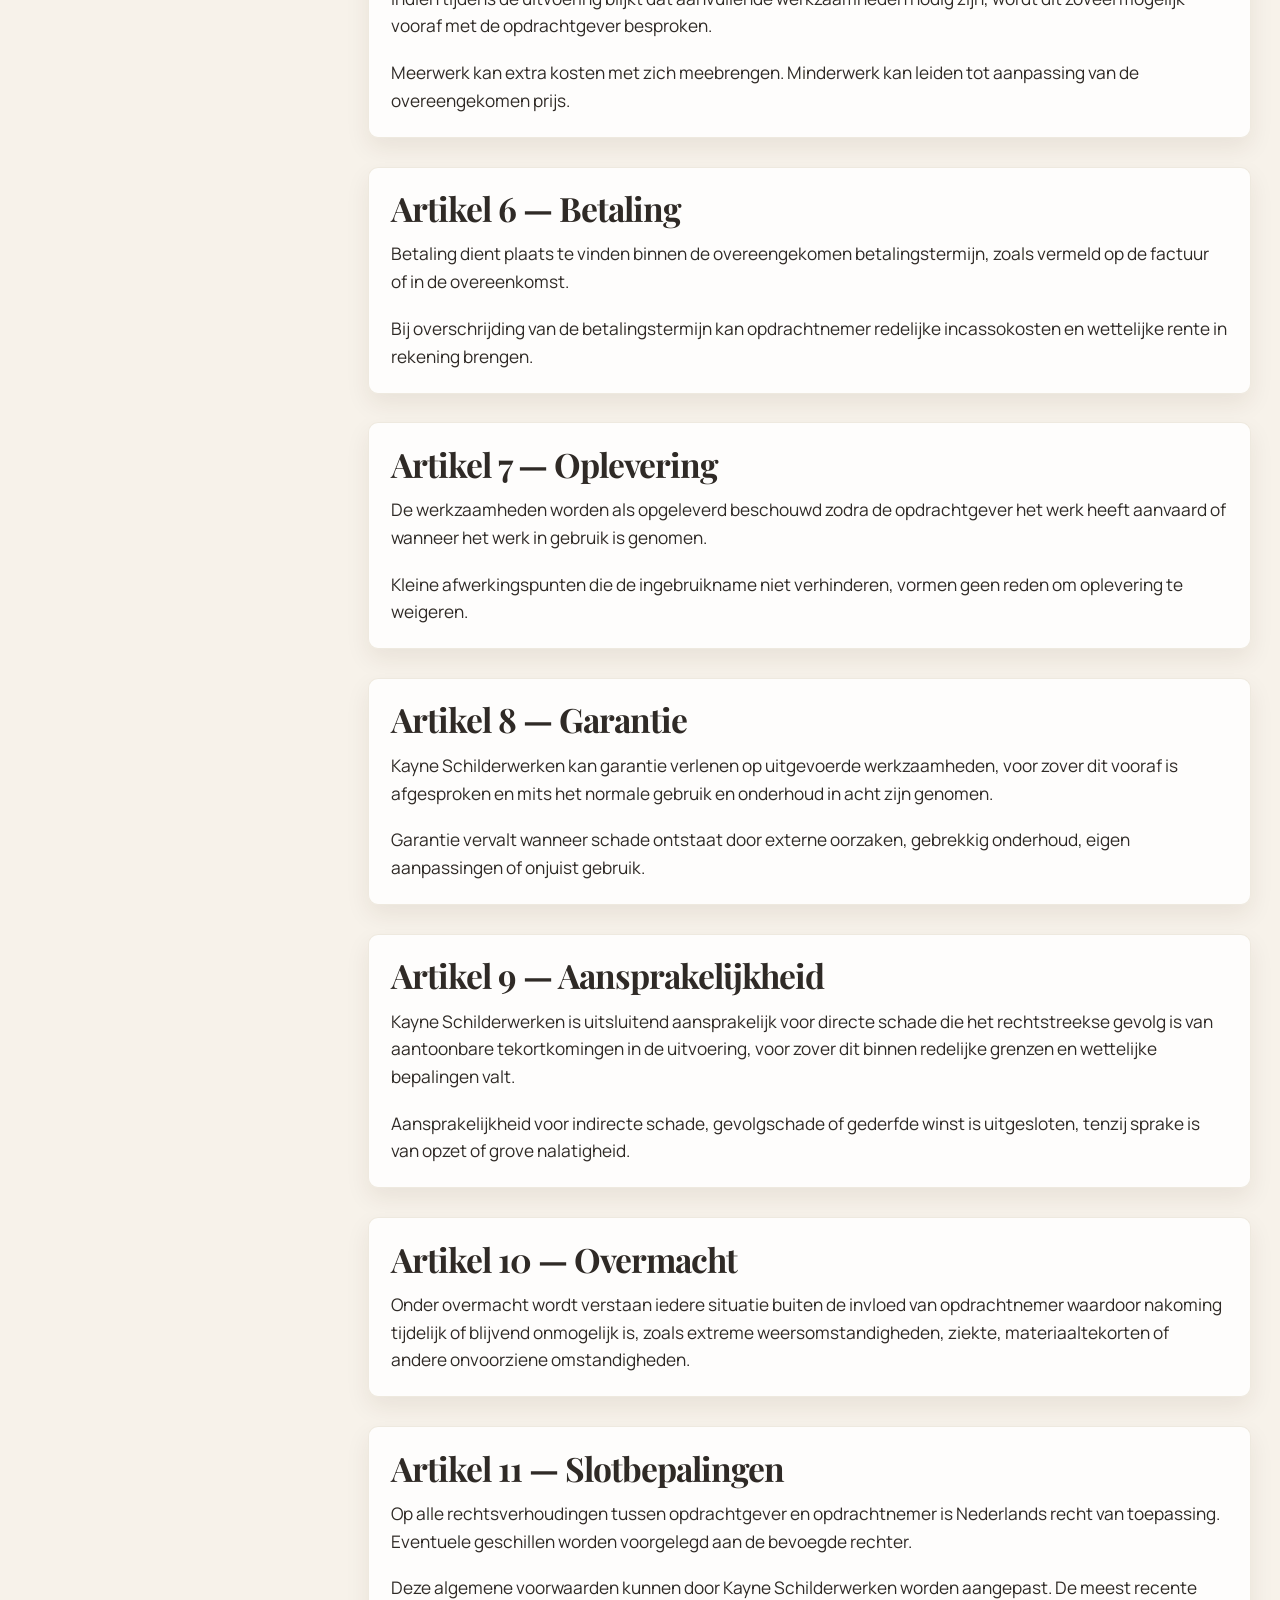
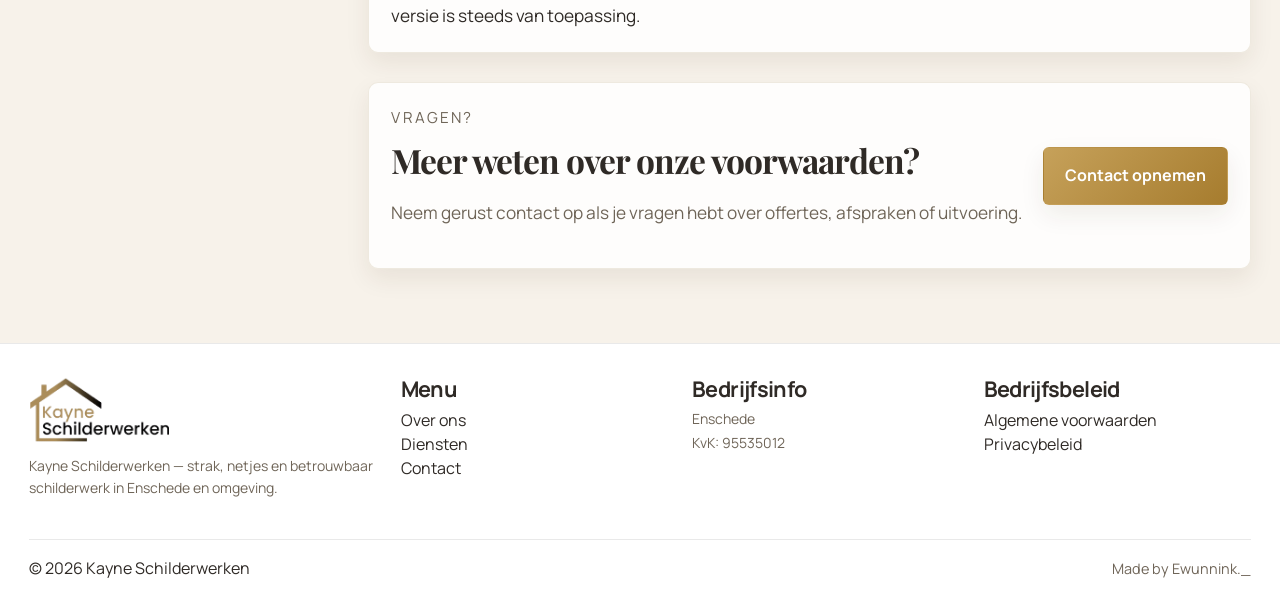
==== commit 9c50e4bc: "Update algemene-voorwaarden.html" ====
--- a/algemene-voorwaarden.html
+++ b/algemene-voorwaarden.html
@@ -5,7 +5,7 @@
   <meta name="viewport" content="width=device-width, initial-scale=1" />
   <title>Algemene voorwaarden • Kayne Schilderwerken</title>
   <meta name="description" content="Lees de algemene voorwaarden van Kayne Schilderwerken." />
-  <link rel="canonical" href="https://jouwdomein.nl/algemene-voorwaarden." />
+  <link rel="canonical" href="https://www.kayneschilderwerken.nl/algemene-voorwaarden." />
 
   <link rel="preconnect" href="https://fonts.googleapis.com">
   <link rel="preconnect" href="https://fonts.gstatic.com" crossorigin>
@@ -333,4 +333,4 @@
 
   <script src="algemene-voorwaarden.js"></script>
 </body>
-</html>+</html>
--- a/styles.css
+++ b/styles.css
@@ -11,7 +11,7 @@
   --brand-light: #c6a15a;
   --brand-soft: rgba(166, 124, 46, 0.12);
 
-  --accent: #3a322b;
+  --accent: #a67c2e;
   --radius: 8px;
   --shadow: 0 16px 40px rgba(58, 40, 18, 0.10);
   --shadow-soft: 0 10px 24px rgba(58, 40, 18, 0.08);
@@ -182,28 +182,6 @@
 }
 .btn-block{ width:100%; }
 
-.hero{
-  position:relative;
-  overflow:hidden;
-  padding:var(--space-6) 0 var(--space-5);
-}
-.hero-bg{
-  position:absolute;
-  inset:0;
-  background:
-    radial-gradient(900px 450px at 85% 5%, rgba(199,175,133,.18), transparent 60%),
-    radial-gradient(800px 420px at 0% 30%, rgba(155,122,69,.10), transparent 55%),
-    linear-gradient(180deg, rgba(255,255,255,.4), rgba(255,255,255,0));
-  pointer-events:none;
-}
-.hero-grid{
-  position:relative;
-  z-index:1;
-  display:grid;
-  grid-template-columns:1.15fr .85fr;
-  gap:var(--space-4);
-  align-items:center;
-}
 .kicker,
 .section-kicker{
   display:inline-flex;
@@ -248,12 +226,42 @@
 .section-lead-light{ color:rgba(255,255,255,.82); }
 
 .accent{
-  color:var(--brand-dark);
+  color:var(--brand);
   position:relative;
 }
 
 .accent::after{
   display:none;
+}
+
+.hero{
+  position: relative;
+  overflow: hidden;
+  min-height: 85vh;
+  display: flex;
+  align-items: center;   /* verticale centrering */
+  padding: 0;
+  color: #fff;
+}
+
+.hero-copy{
+  max-width: 720px;
+  margin-left: 0;
+  padding: 120px 0;
+}
+
+.hero h1,
+.hero .kicker,
+.hero .lead {
+  color: #fff;
+}
+
+.hero .lead {
+  color: #fff;
+}
+
+.hero .accent {
+  color: --brand-light: #c6a15a;
 }
 
 .hero-actions{
@@ -277,20 +285,19 @@
   font-size:var(--step--1);
 }
 
-.hero-card{
-  background: #ffffff;
-  border:1px solid rgba(155,122,69,.16);
-  box-shadow:var(--shadow);
-  border-radius:10px;
-  padding: 0.5rem;
-}
-
-.hero-logo{
-  width:100%;
-  height:280px;
-  object-fit:cover;
-  object-position:center;
-  border-radius:6px;
+.hero-panel{
+  display: none;
+}
+
+.hero-grid{
+  grid-template-columns: 1fr;
+}
+
+.hero-bg{
+  position: absolute;
+  inset: 0;
+  background:
+    url("Kayne Schilderwerk Afbeelding 28.jpg") center/cover no-repeat;
 }
 
 .hero-card-title{
@@ -333,12 +340,15 @@
 .service-card,
 .feature-card,
 .info-box,
+
+
 .about-logo-card{
-  background:var(--surface);
-  border:1px solid var(--line);
-  box-shadow:var(--shadow-soft);
-  border-radius:8px;
-}
+  padding: 0.5rem;
+  background: var(--brand-light);
+  border: 1px solid var(--brand-light);
+  border-radius: 12px;
+}
+
 .usp-card{
   padding:1.2rem;
 }
@@ -361,7 +371,10 @@
 }
 
 .section{ padding:var(--space-6) 0; }
+
 .section-soft{
+  position: relative;
+  z-index: 2;
   background:
     radial-gradient(1000px 300px at 10% 0%, rgba(199,175,133,.12), transparent 60%),
     radial-gradient(900px 300px at 90% 100%, rgba(155,122,69,.08), transparent 60%),
@@ -394,14 +407,26 @@
   gap:1rem;
   margin:var(--space-3) 0;
 }
+
 .info-box{
-  padding:1rem;
-  display:flex;
-  flex-direction:column;
-  gap:.35rem;
-}
-.info-box strong{ font-size:.95rem; }
-.info-box span{ color:var(--muted); }
+  padding: 1rem;
+  display: flex;
+  flex-direction: column;
+  gap: .35rem;
+  background: var(--brand-light);
+  border: 1px solid var(--brand-light); 
+  color: #fff;
+  border-radius: 12px;
+}
+
+.info-box strong{
+  font-size: .95rem;
+  color: #fff;
+}
+
+.info-box span{
+  color: rgba(255,255,255,0.88);
+}
 
 .checklist{
   list-style:none;
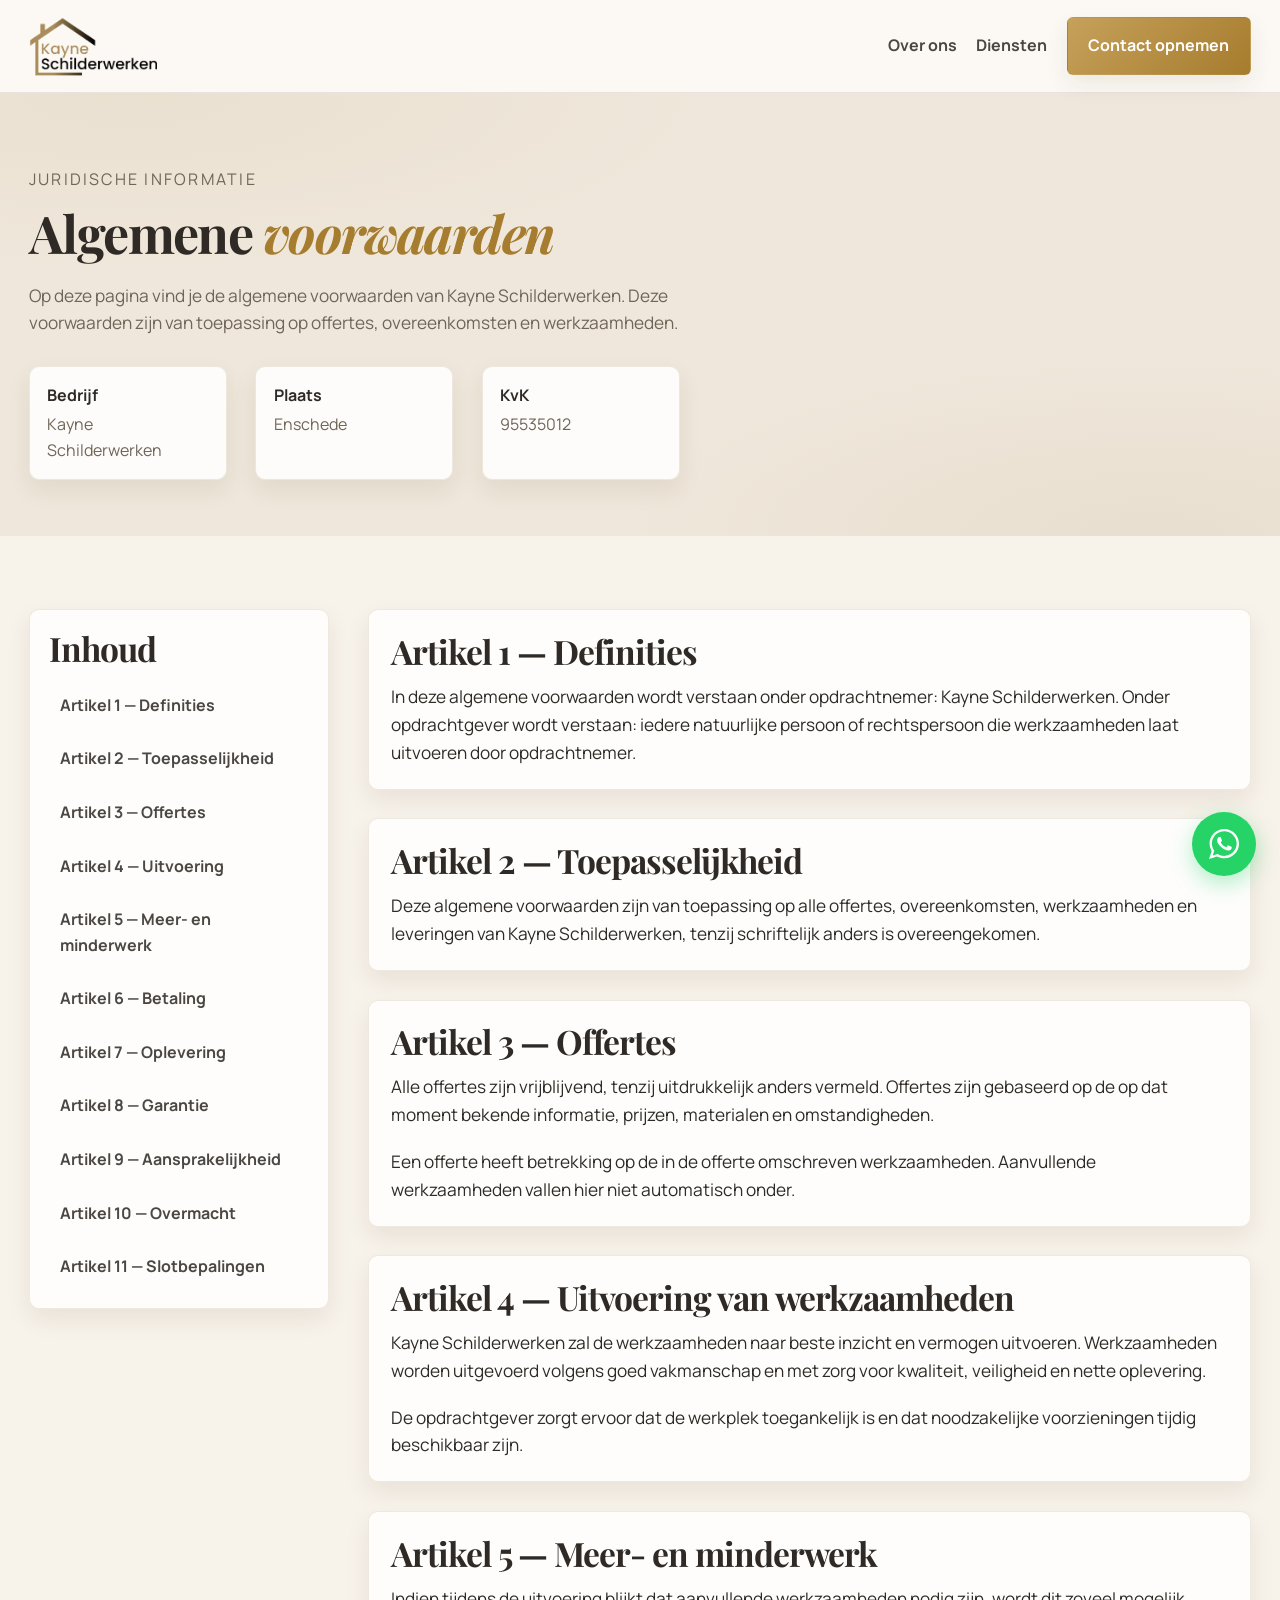
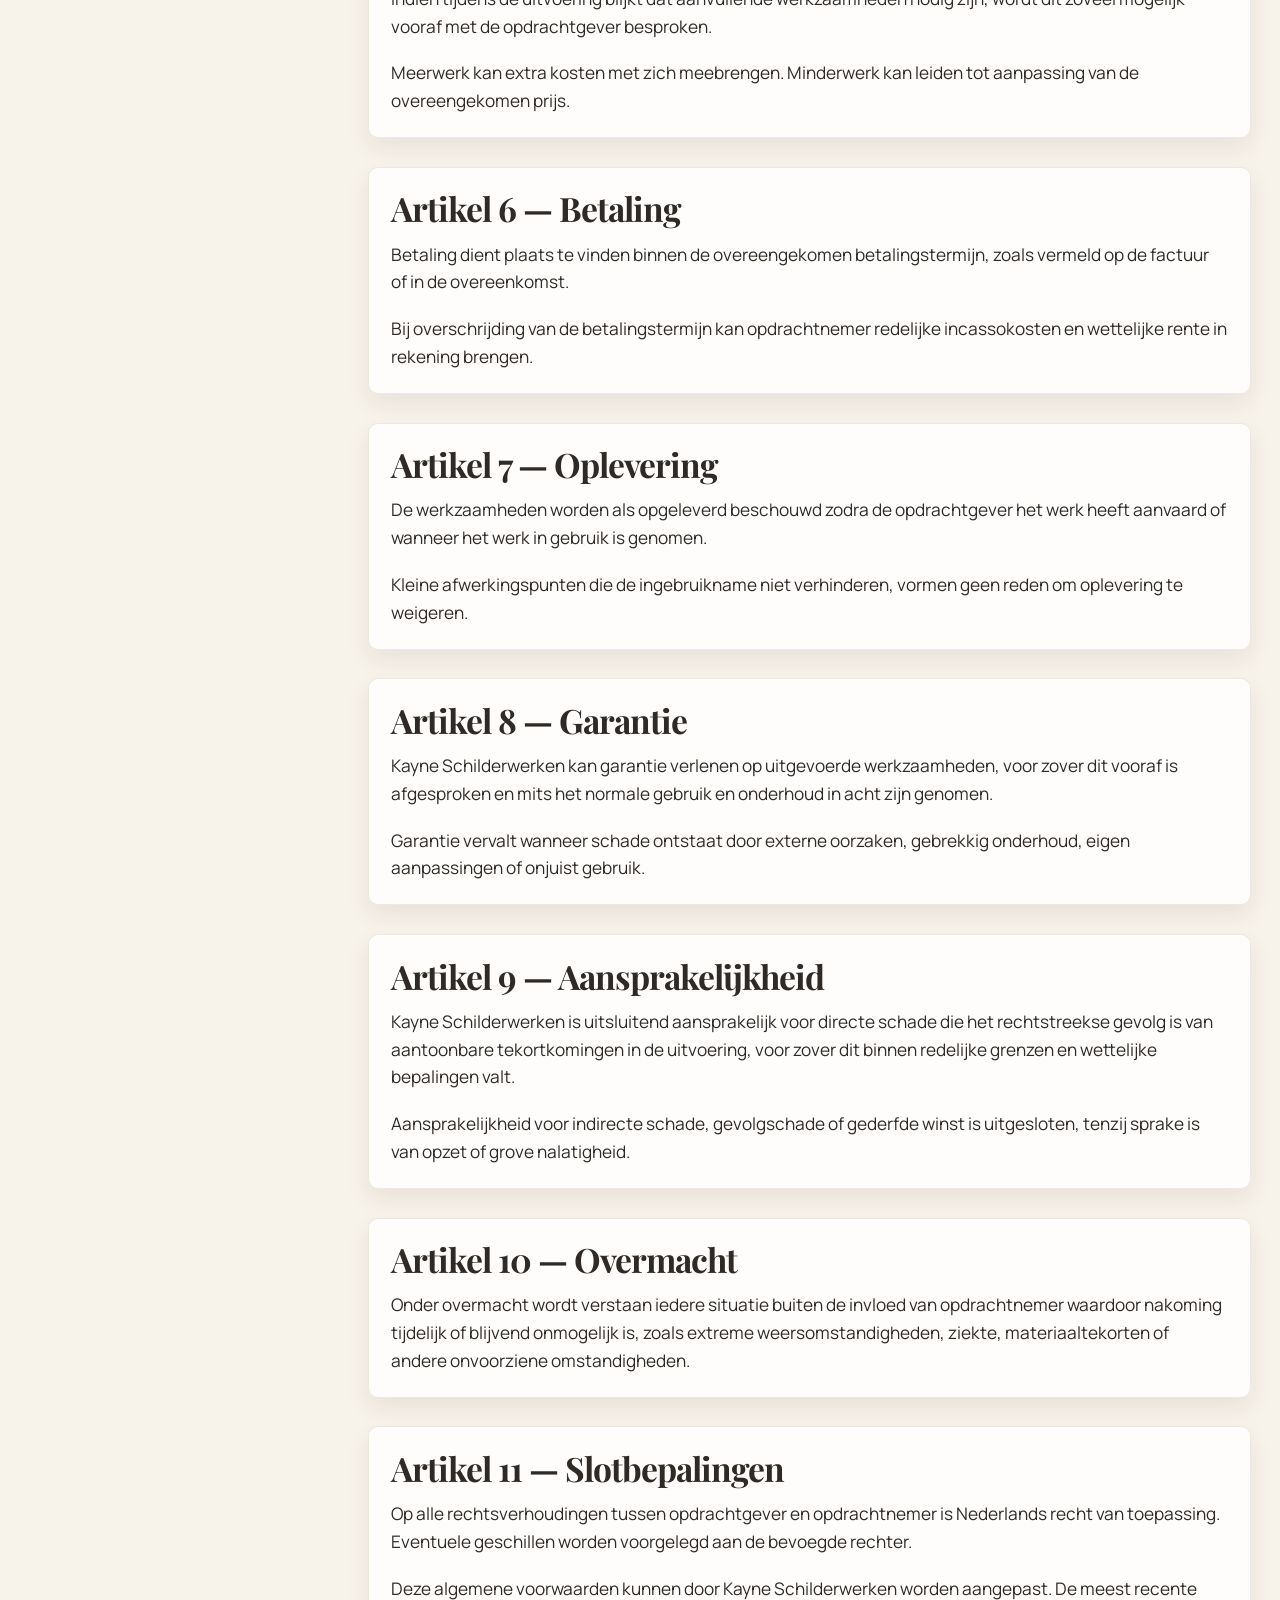
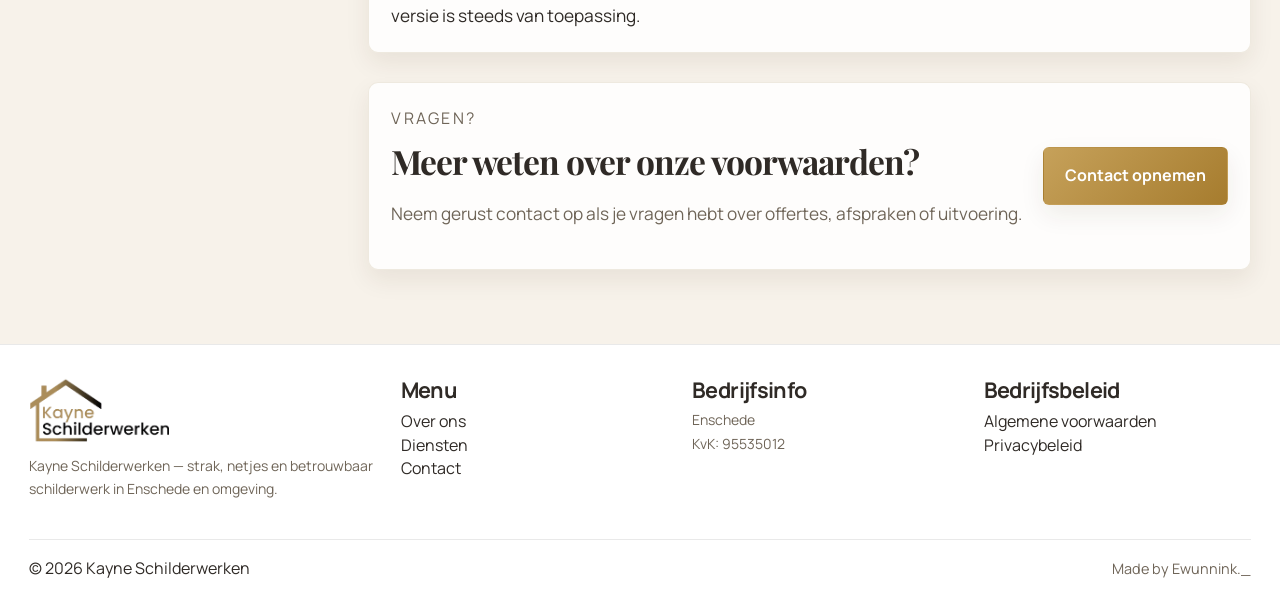
==== commit a844eab0: "Update algemene-voorwaarden.html" ====
--- a/algemene-voorwaarden.html
+++ b/algemene-voorwaarden.html
@@ -6,6 +6,7 @@
   <title>Algemene voorwaarden • Kayne Schilderwerken</title>
   <meta name="description" content="Lees de algemene voorwaarden van Kayne Schilderwerken." />
   <link rel="canonical" href="https://www.kayneschilderwerken.nl/algemene-voorwaarden." />
+   <link rel="icon" href="/favicon (1).png" type="image/png">
 
   <link rel="preconnect" href="https://fonts.googleapis.com">
   <link rel="preconnect" href="https://fonts.gstatic.com" crossorigin>
--- a/styles.css
+++ b/styles.css
@@ -18,8 +18,7 @@
   --container: 1240px;
 
   --font-sans: "Manrope", system-ui, sans-serif;
-  --font-serif: "Playfair Display", Georgia, serif;
-
+  --font-serif: "Playfair Display", Georgia, serif;a
   --step--1: clamp(.88rem, .84rem + .18vw, .95rem);
   --step-0: clamp(1rem, .96rem + .25vw, 1.08rem);
   --step-1: clamp(1.18rem, 1.06rem + .5vw, 1.35rem);
@@ -344,8 +343,8 @@
 
 .about-logo-card{
   padding: 0.5rem;
-  background: var(--brand-light);
-  border: 1px solid var(--brand-light);
+  background: #fff;
+  border: 1px solid #fff;
   border-radius: 12px;
 }
 
@@ -413,19 +412,19 @@
   display: flex;
   flex-direction: column;
   gap: .35rem;
-  background: var(--brand-light);
-  border: 1px solid var(--brand-light); 
-  color: #fff;
+  background: var(--surface);
+  border: 1px solid var(--surface); 
+  color: #000;
   border-radius: 12px;
 }
 
 .info-box strong{
   font-size: .95rem;
-  color: #fff;
+  color: {--surface-soft;}
 }
 
 .info-box span{
-  color: rgba(255,255,255,0.88);
+  color: #000;
 }
 
 .checklist{
